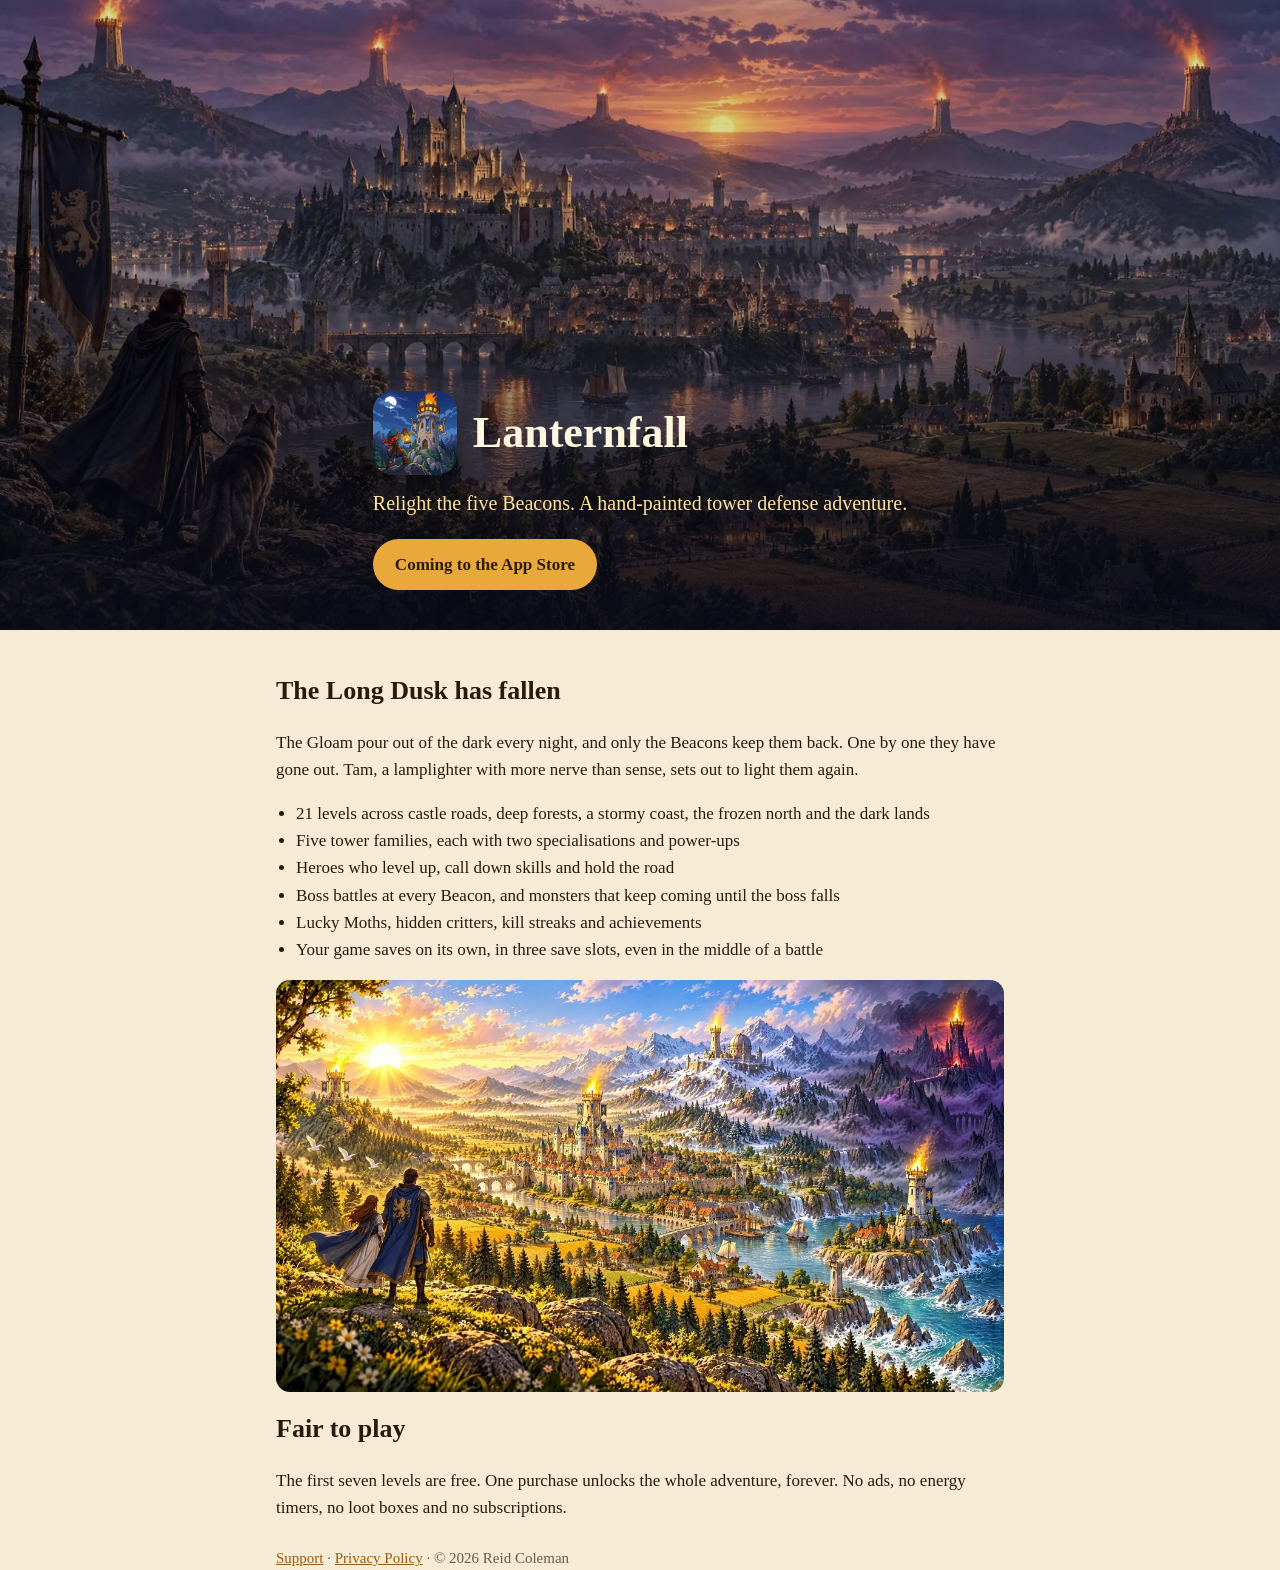
==== index.html @ daa06153 "Lanternfall site: landing, privacy policy, support" ====
<!doctype html>
<html lang="en"><head><meta charset="utf-8"><meta name="viewport" content="width=device-width,initial-scale=1">
<title>Lanternfall: Tower Defense TD</title>
<meta name="description" content="A hand-painted fantasy tower defense game. Build towers, lead your heroes and relight the five Beacons. No ads, no energy timers.">
<link rel="icon" href="icon.png"><link rel="stylesheet" href="style.css"></head>
<body>
<header class="hero"><div class="wrap">
  <div class="brand"><img src="icon.png" alt="Lanternfall app icon"><h1>Lanternfall</h1></div>
  <p class="tag">Relight the five Beacons. A hand-painted tower defense adventure.</p>
  <a class="cta" href="#about">Coming to the App Store</a>
</div></header>
<main class="wrap">
<section id="about">
  <h2>The Long Dusk has fallen</h2>
  <p>The Gloam pour out of the dark every night, and only the Beacons keep them back. One by one they have gone out. Tam, a lamplighter with more nerve than sense, sets out to light them again.</p>
  <ul>
    <li>21 levels across castle roads, deep forests, a stormy coast, the frozen north and the dark lands</li>
    <li>Five tower families, each with two specialisations and power-ups</li>
    <li>Heroes who level up, call down skills and hold the road</li>
    <li>Boss battles at every Beacon, and monsters that keep coming until the boss falls</li>
    <li>Lucky Moths, hidden critters, kill streaks and achievements</li>
    <li>Your game saves on its own, in three save slots, even in the middle of a battle</li>
  </ul>
  <img class="art" src="dawn.jpg" alt="The five Beacons burning at dawn">
  <h2>Fair to play</h2>
  <p>The first seven levels are free. One purchase unlocks the whole adventure, forever. No ads, no energy timers, no loot boxes and no subscriptions.</p>
</section>
</main>
<footer class="wrap"><a href="support.html">Support</a> · <a href="privacy.html">Privacy Policy</a> · © 2026 Reid Coleman</footer>
</body></html>
---- style.css ----
:root { --ink: #2a1a0c; --paper: #f6ecd6; --gold: #e8a83a; --night: #141b2e; --muted: #6b5a44; }
* { box-sizing: border-box; }
body { margin: 0; background: var(--paper); color: var(--ink); font: 17px/1.6 Georgia, "Iowan Old Style", serif; }
a { color: #9a5a10; }
.wrap { max-width: 760px; margin: 0 auto; padding: 0 16px; }
header.hero { position: relative; min-height: 70vh; display: flex; align-items: flex-end; color: #fff6e0;
  background: var(--night) url(hero.jpg) center/cover no-repeat; }
header.hero::after { content: ""; position: absolute; inset: 0; background: linear-gradient(to top, rgba(10,12,24,.88), rgba(10,12,24,.15) 60%); }
header.hero .wrap { position: relative; z-index: 1; padding-bottom: 40px; }
.brand { display: flex; align-items: center; gap: 16px; }
.brand img { width: 84px; height: 84px; border-radius: 20px; box-shadow: 0 6px 20px rgba(0,0,0,.4); }
h1 { font-size: 44px; line-height: 1.1; margin: 0; }
.tag { font-size: 20px; margin: 12px 0 0; color: #ffe2a0; }
.cta { display: inline-block; margin-top: 20px; padding: 12px 22px; border-radius: 999px; background: var(--gold); color: var(--ink);
  font-weight: bold; text-decoration: none; }
section { padding: 40px 0 8px; }
h2 { font-size: 26px; margin: 0 0 8px; }
ul { padding-left: 20px; }
.art { width: 100%; border-radius: 14px; margin: 16px 0; display: block; }
footer { padding: 40px 0; color: var(--muted); font-size: 15px; }
.page h1 { font-size: 34px; padding-top: 40px; }
.page .top { padding-top: 24px; }
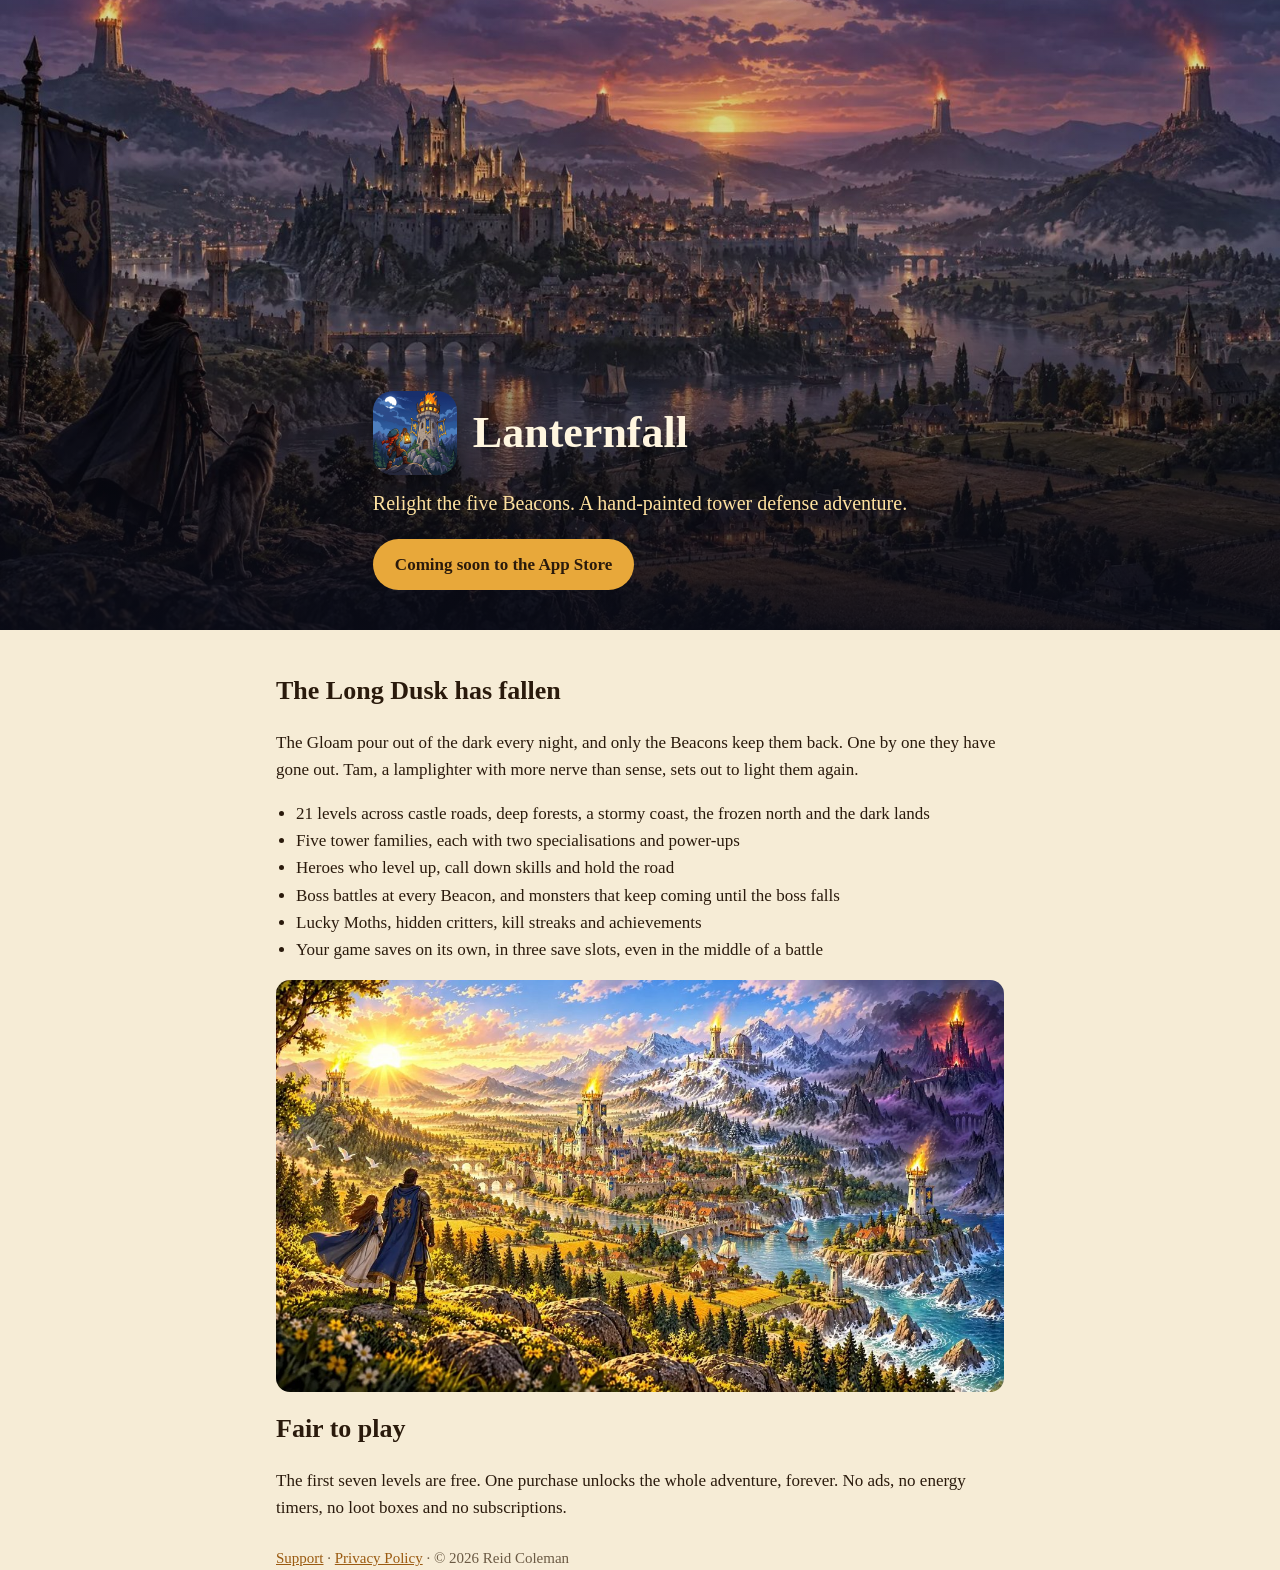
==== commit 1e18b9d1: "Support page: the map's Full Adventure button, restore, and the new settings switches Co-Authored-By" ====
--- a/index.html
+++ b/index.html
@@ -7,7 +7,7 @@
 <header class="hero"><div class="wrap">
   <div class="brand"><img src="icon.png" alt="Lanternfall app icon"><h1>Lanternfall</h1></div>
   <p class="tag">Relight the five Beacons. A hand-painted tower defense adventure.</p>
-  <a class="cta" href="#about">Coming to the App Store</a>
+  <a class="cta" href="#about">Coming soon to the App Store</a>
 </div></header>
 <main class="wrap">
 <section id="about">
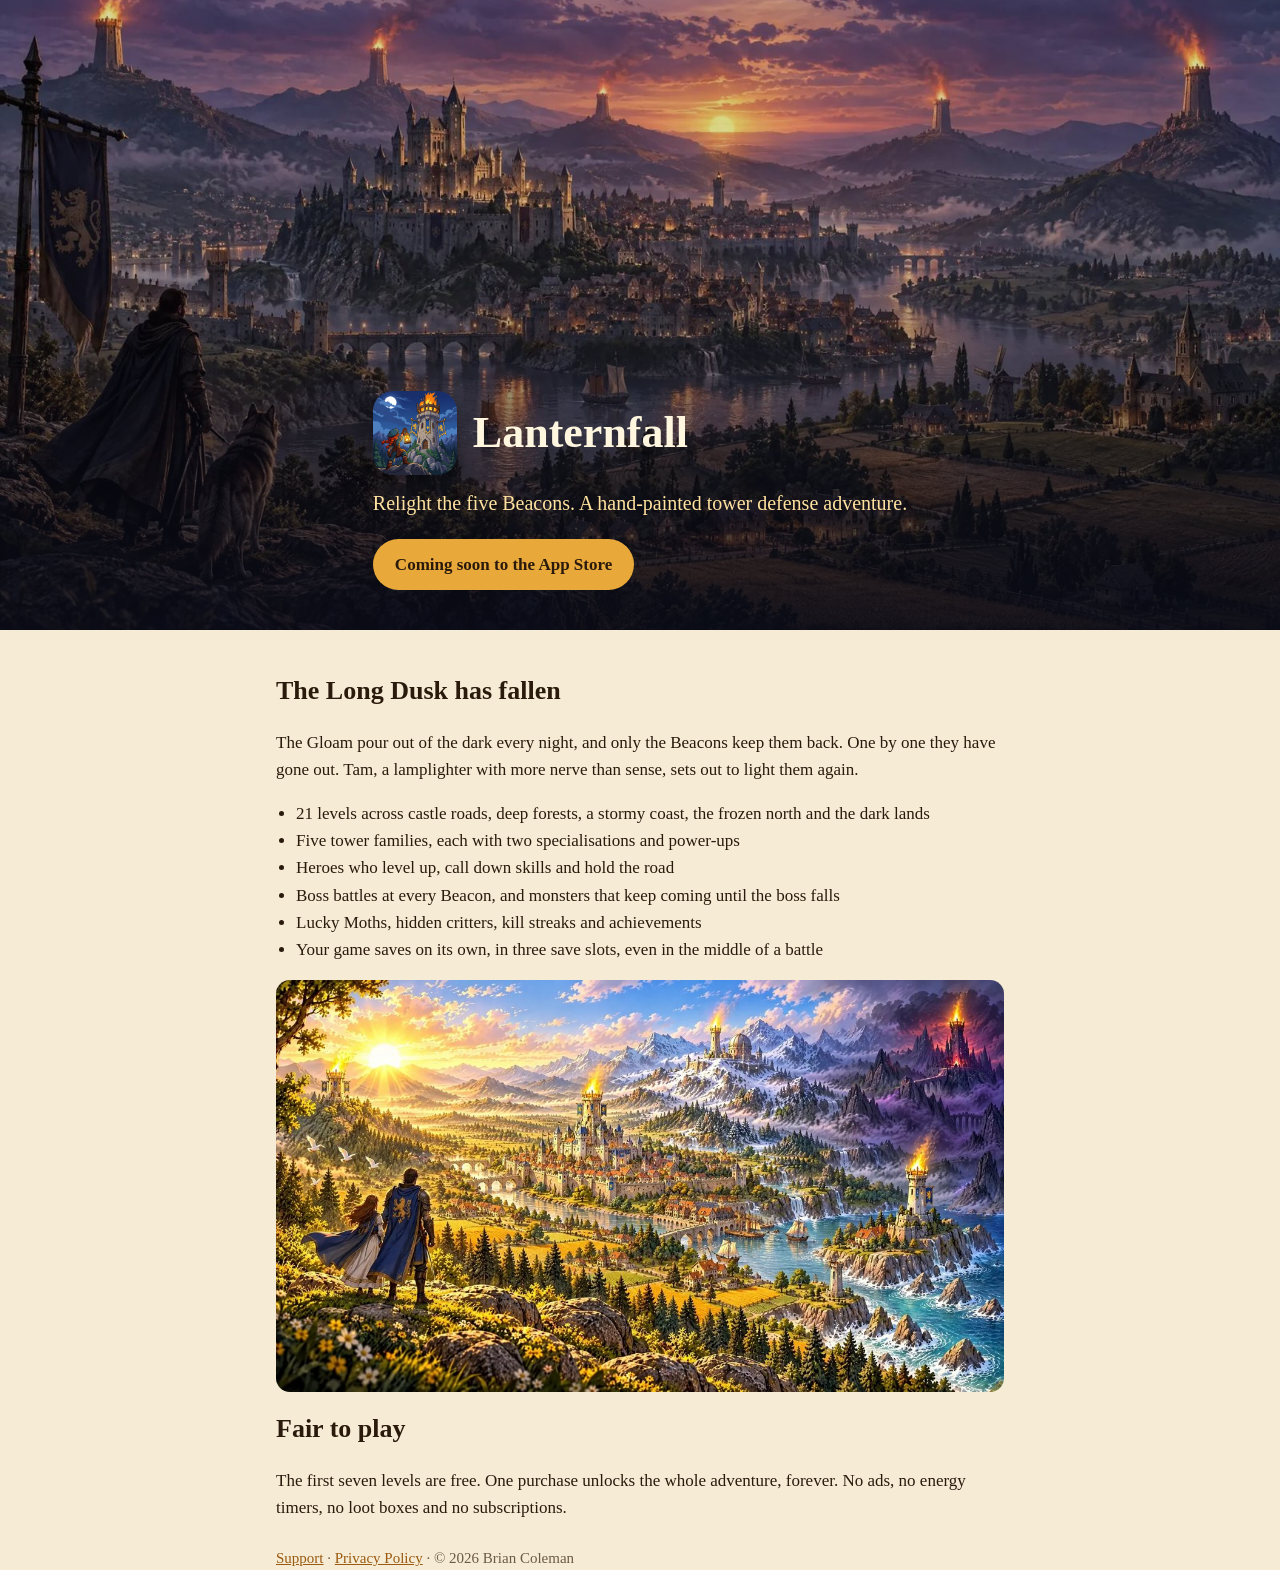
==== commit 1c85a18e: "Copyright: Brian Coleman Co-Authored-By: Claude Opus 5.5 <noreply@anthropic.com> Claude-Session: htt" ====
--- a/index.html
+++ b/index.html
@@ -26,5 +26,5 @@
   <p>The first seven levels are free. One purchase unlocks the whole adventure, forever. No ads, no energy timers, no loot boxes and no subscriptions.</p>
 </section>
 </main>
-<footer class="wrap"><a href="support.html">Support</a> · <a href="privacy.html">Privacy Policy</a> · © 2026 Reid Coleman</footer>
+<footer class="wrap"><a href="support.html">Support</a> · <a href="privacy.html">Privacy Policy</a> · © 2026 Brian Coleman</footer>
 </body></html>
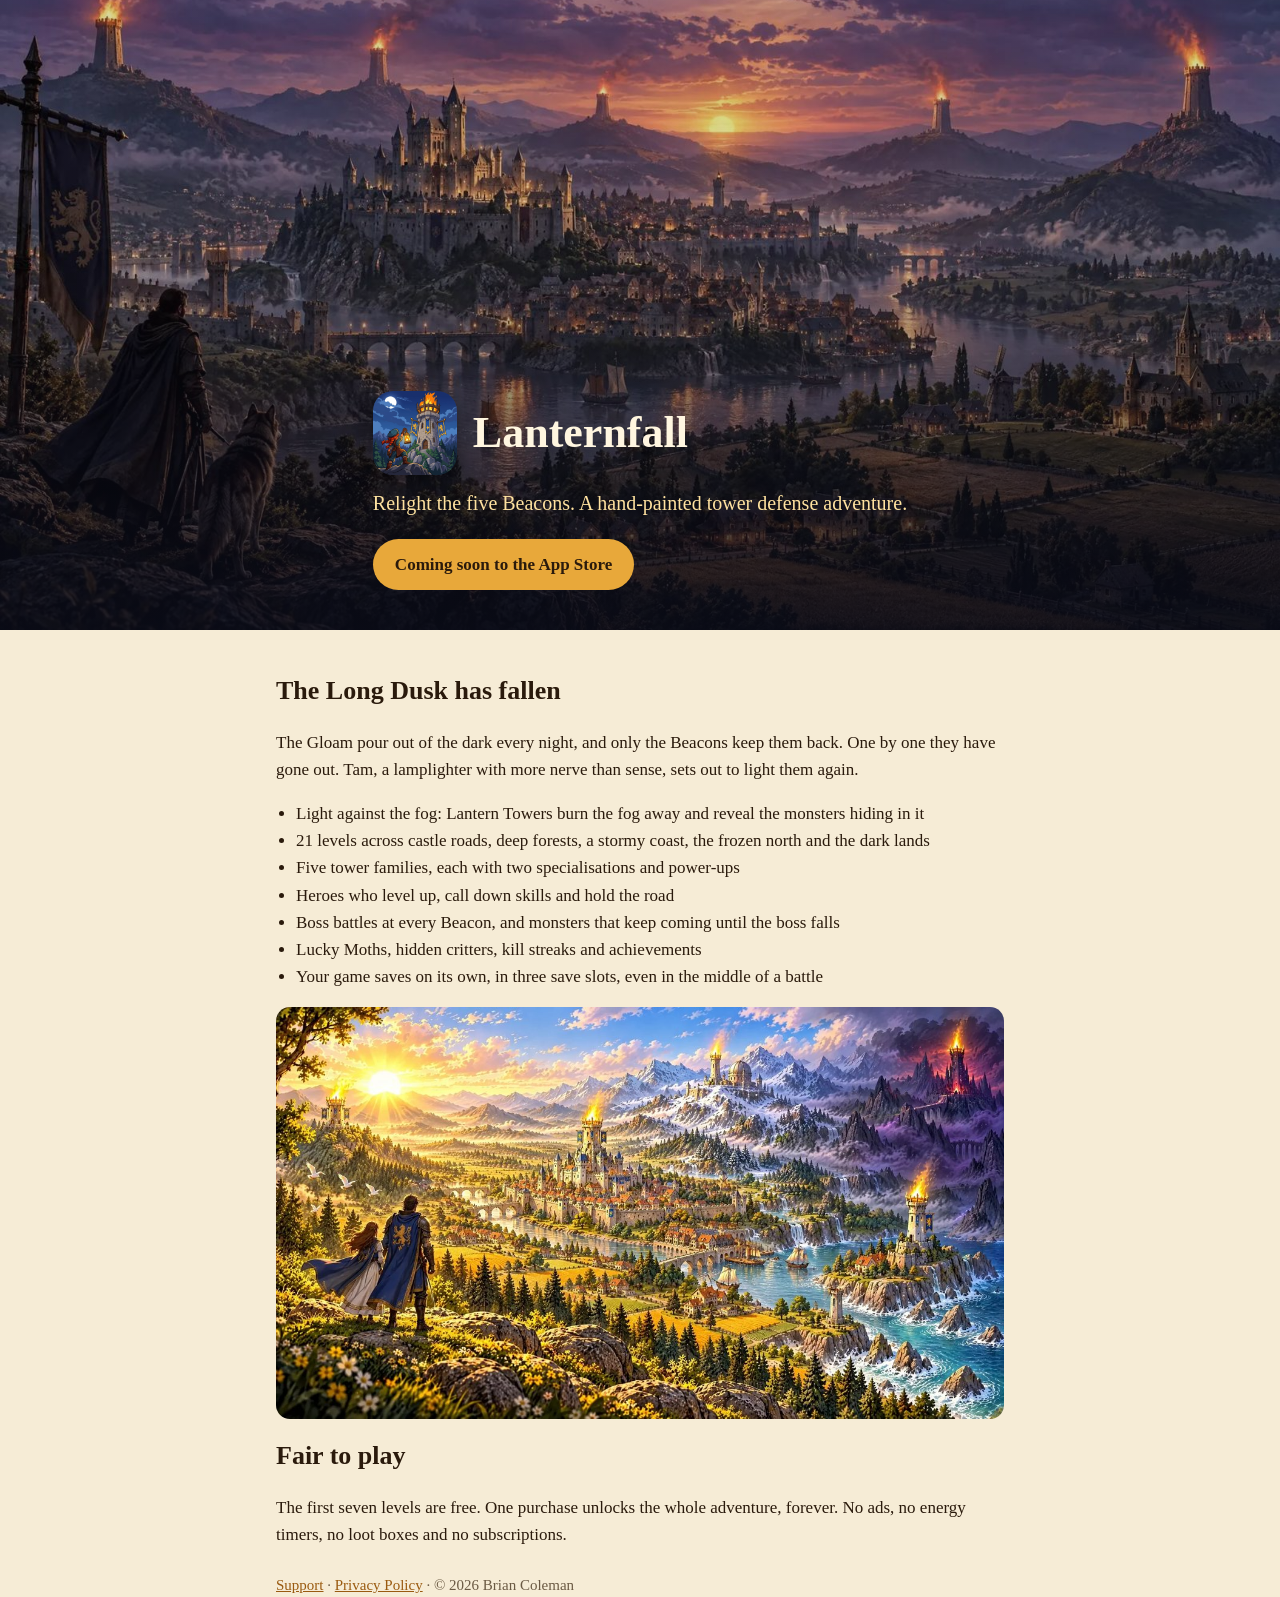
==== commit 44fc7770: "Site: new store name Lanternfall: Light the Beacons, lead with light against fog Co-Authored-By: Cla" ====
--- a/index.html
+++ b/index.html
@@ -1,6 +1,6 @@
 <!doctype html>
 <html lang="en"><head><meta charset="utf-8"><meta name="viewport" content="width=device-width,initial-scale=1">
-<title>Lanternfall: Tower Defense TD</title>
+<title>Lanternfall: Light the Beacons</title>
 <meta name="description" content="A hand-painted fantasy tower defense game. Build towers, lead your heroes and relight the five Beacons. No ads, no energy timers.">
 <link rel="icon" href="icon.png"><link rel="stylesheet" href="style.css"></head>
 <body>
@@ -14,6 +14,7 @@
   <h2>The Long Dusk has fallen</h2>
   <p>The Gloam pour out of the dark every night, and only the Beacons keep them back. One by one they have gone out. Tam, a lamplighter with more nerve than sense, sets out to light them again.</p>
   <ul>
+    <li>Light against the fog: Lantern Towers burn the fog away and reveal the monsters hiding in it</li>
     <li>21 levels across castle roads, deep forests, a stormy coast, the frozen north and the dark lands</li>
     <li>Five tower families, each with two specialisations and power-ups</li>
     <li>Heroes who level up, call down skills and hold the road</li>
